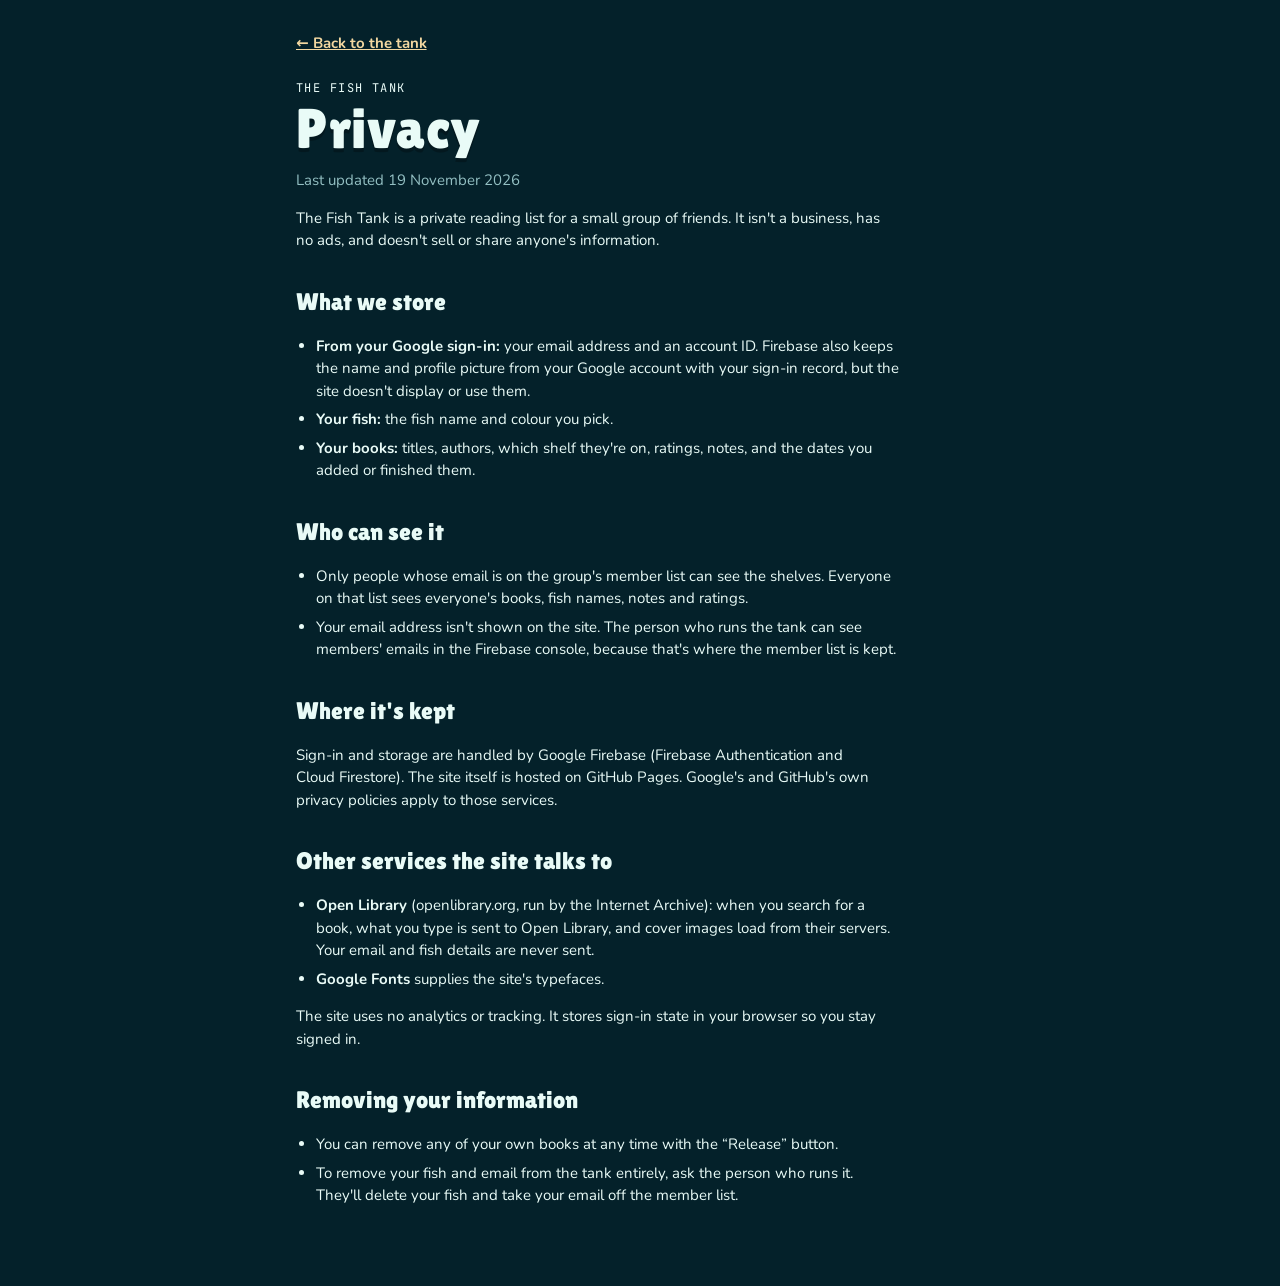
==== privacy.html @ 8e3233a7 "Add privacy policy page and link it from the footer Co-Authored-By: Claude Opus 5.5 <noreply@anthrop" ====
<!doctype html>
<html lang="en">
<head>
  <meta charset="utf-8">
  <meta name="viewport" content="width=device-width, initial-scale=1, viewport-fit=cover">
  <title>Privacy · The Fish Tank</title>
  <meta name="description" content="What The Fish Tank stores about you, who can see it, and how to remove it.">
  <meta name="theme-color" content="#0a4552">
  <link rel="icon" href="data:image/svg+xml,%3Csvg xmlns='http://www.w3.org/2000/svg' viewBox='0 0 64 40'%3E%3Cpath d='M3 7 L19 20 L3 33 Q7 20 3 7Z' fill='%23ff8a5c'/%3E%3Cellipse cx='36' cy='20' rx='23' ry='14' fill='%23ff8a5c'/%3E%3Ccircle cx='49' cy='16' r='4' fill='%23fff'/%3E%3Ccircle cx='50' cy='16' r='2' fill='%2304212a'/%3E%3C/svg%3E">
  <link rel="preconnect" href="https://fonts.googleapis.com">
  <link rel="preconnect" href="https://fonts.gstatic.com" crossorigin>
  <link rel="stylesheet" href="https://fonts.googleapis.com/css2?family=Lilita+One&family=Nunito:wght@400;600;700;800&family=JetBrains+Mono:wght@500&display=swap">
  <link rel="stylesheet" href="styles.css">
  <style>
    .doc { max-width: 720px; margin: 0 auto; padding-block: 32px 64px; }
    .doc h1 { font-size: clamp(36px, 7vw, 56px); }
    .doc h2 { font-family: var(--display); font-weight: 400; font-size: 24px; margin: 32px 0 8px; }
    .doc p, .doc li { color: var(--foam); max-width: 65ch; }
    .doc ul { padding-left: 20px; display: flex; flex-direction: column; gap: 6px; }
    .doc .muted { color: var(--muted); }
    .doc .back { display: inline-block; margin-bottom: 24px; font-weight: 700; }
  </style>
</head>
<body>
<main class="doc gutter">
  <a class="back" href="./">← Back to the tank</a>
  <p class="eyebrow">The Fish Tank</p>
  <h1>Privacy</h1>
  <p class="muted">Last updated 19 November 2026</p>

  <p>The Fish Tank is a private reading list for a small group of friends. It isn't a business, has no ads, and doesn't sell or share anyone's information.</p>

  <h2>What we store</h2>
  <ul>
    <li><strong>From your Google sign-in:</strong> your email address and an account ID. Firebase also keeps the name and profile picture from your Google account with your sign-in record, but the site doesn't display or use them.</li>
    <li><strong>Your fish:</strong> the fish name and colour you pick.</li>
    <li><strong>Your books:</strong> titles, authors, which shelf they're on, ratings, notes, and the dates you added or finished them.</li>
  </ul>

  <h2>Who can see it</h2>
  <ul>
    <li>Only people whose email is on the group's member list can see the shelves. Everyone on that list sees everyone's books, fish names, notes and ratings.</li>
    <li>Your email address isn't shown on the site. The person who runs the tank can see members' emails in the Firebase console, because that's where the member list is kept.</li>
  </ul>

  <h2>Where it's kept</h2>
  <p>Sign-in and storage are handled by Google Firebase (Firebase Authentication and Cloud Firestore). The site itself is hosted on GitHub Pages. Google's and GitHub's own privacy policies apply to those services.</p>

  <h2>Other services the site talks to</h2>
  <ul>
    <li><strong>Open Library</strong> (openlibrary.org, run by the Internet Archive): when you search for a book, what you type is sent to Open Library, and cover images load from their servers. Your email and fish details are never sent.</li>
    <li><strong>Google Fonts</strong> supplies the site's typefaces.</li>
  </ul>
  <p>The site uses no analytics or tracking. It stores sign-in state in your browser so you stay signed in.</p>

  <h2>Removing your information</h2>
  <ul>
    <li>You can remove any of your own books at any time with the “Release” button.</li>
    <li>To remove your fish and email from the tank entirely, ask the person who runs it. They'll delete your fish and take your email off the member list.</li>
  </ul>
</main>
</body>
</html>
---- styles.css ----
/* The Fish Tank — a glass aquarium header with fish swimming through it, then a
   two-column floor: shelves of book cards on the left, the school roster on the right. */
:root {
  --abyss: #04212a;      /* page floor */
  --water: #0a3a45;      /* panels */
  --shallows: #11505c;   /* raised controls */
  --line: rgba(170, 240, 235, 0.16);
  --foam: #e9fbf7;       /* main text */
  --muted: #93bfc2;      /* secondary text */
  --coral: #ff8a5c;      /* accent */
  --coral-ink: #2a0e04;
  --sand: #f2d7a0;       /* highlight / ratings */
  --sky: #5cc8ff;
  --danger: #ff6b6b;
  --display: "Lilita One", "Arial Rounded MT Bold", "Trebuchet MS", sans-serif;
  --body: "Nunito", "Segoe UI", system-ui, sans-serif;
  --mono: "JetBrains Mono", ui-monospace, Consolas, monospace;
  color-scheme: dark;
}
* { box-sizing: border-box; }
html { -webkit-text-size-adjust: 100%; }
body {
  margin: 0;
  background: var(--abyss);
  color: var(--foam);
  font-family: var(--body);
  font-size: 15px;
  line-height: 1.5;
  padding-bottom: env(safe-area-inset-bottom, 0px);
}
img { max-width: 100%; }
[hidden] { display: none !important; }
a { color: var(--sand); }
button, input, select, textarea { font: inherit; color: inherit; }
:focus-visible { outline: 2px solid var(--sand); outline-offset: 2px; }
.gutter, .tank-inner, .floor {
  padding-left: max(16px, env(safe-area-inset-left, 0px));
  padding-right: max(16px, env(safe-area-inset-right, 0px));
}

/* ---------- Tank header ---------- */
.tank {
  position: relative;
  overflow: hidden;
  background:
    radial-gradient(120% 80% at 50% -20%, rgba(120, 230, 220, 0.35), transparent 60%),
    linear-gradient(180deg, #0f6170 0%, #0a4552 55%, var(--abyss) 100%);
  border-bottom: 1px solid var(--line);
}
.tank-inner {
  position: relative;
  z-index: 2;
  max-width: 1180px;
  margin: 0 auto;
  padding-block: calc(14px + env(safe-area-inset-top, 0px)) 34px;
  display: flex;
  flex-direction: column;
  gap: 22px;
}
.topbar { display: flex; justify-content: flex-end; align-items: center; gap: 10px; min-height: 36px; flex-wrap: wrap; }
.topbar .who { display: inline-flex; align-items: center; gap: 8px; font-weight: 700; font-size: 14px; }
.topbar .who svg { width: 30px; }
.hero { display: flex; flex-wrap: wrap; align-items: flex-end; justify-content: space-between; gap: 20px; }
.eyebrow {
  font-family: var(--mono);
  font-size: 12px;
  letter-spacing: 0.12em;
  text-transform: uppercase;
  color: var(--sand);
  margin: 0 0 6px;
}
h1 {
  font-family: var(--display);
  font-weight: 400;
  font-size: clamp(44px, 9vw, 88px);
  line-height: 0.92;
  margin: 0;
  letter-spacing: 0.01em;
  text-shadow: 0 4px 0 rgba(0, 0, 0, 0.25);
}
h1 span { color: var(--coral); }
.tagline { margin: 10px 0 0; color: var(--muted); max-width: 44ch; font-size: 16px; }
.log { display: flex; gap: 10px; flex-wrap: wrap; }
.log div {
  background: rgba(4, 33, 42, 0.55);
  border: 1px solid var(--line);
  border-radius: 14px;
  padding: 10px 14px;
  min-width: 96px;
}
.log b {
  display: block;
  font-family: var(--display);
  font-weight: 400;
  font-size: 30px;
  line-height: 1;
  font-variant-numeric: tabular-nums;
}
.log small { color: var(--muted); font-size: 12px; letter-spacing: 0.04em; }

.swimmers { position: absolute; inset: 0; z-index: 1; pointer-events: none; }
.swimmer { position: absolute; left: 0; width: 70px; opacity: 0.85; animation: swim linear infinite; }
.swimmer.back { opacity: 0.35; width: 44px; }
.swimmer svg { display: block; width: 100%; height: auto; animation: bob 2.6s ease-in-out infinite; }
@keyframes swim { from { transform: translateX(-120px); } to { transform: translateX(calc(100vw + 40px)); } }
@keyframes bob { 50% { transform: translateY(-6px) rotate(-3deg); } }
.bubble {
  position: absolute;
  bottom: -20px;
  border-radius: 50%;
  border: 1.5px solid rgba(220, 255, 250, 0.45);
  animation: rise linear infinite;
}
@keyframes rise { to { transform: translateY(-340px); opacity: 0; } }
@media (prefers-reduced-motion: reduce) {
  .swimmer, .swimmer svg, .bubble { animation: none; }
  .swimmer { display: none; }
}

/* ---------- Floor ---------- */
.floor {
  max-width: 1180px;
  margin: 0 auto;
  padding-block: 24px 64px;
  display: grid;
  grid-template-columns: minmax(0, 1fr) 300px;
  gap: 28px;
  align-items: start;
}
@media (max-width: 860px) { .floor { grid-template-columns: minmax(0, 1fr); } }
.content, aside { min-width: 0; display: flex; flex-direction: column; gap: 18px; }

.panel {
  background: var(--water);
  border: 1px solid var(--line);
  border-radius: 18px;
  padding: 18px;
}
.panel h2 {
  font-family: var(--display);
  font-weight: 400;
  font-size: 22px;
  margin: 0 0 4px;
  letter-spacing: 0.01em;
}
.panel .sub { margin: 0 0 14px; color: var(--muted); font-size: 14px; }

.notice {
  border: 1px dashed var(--line);
  border-radius: 14px;
  padding: 12px 14px;
  color: var(--muted);
  font-size: 14px;
  display: flex;
  flex-wrap: wrap;
  gap: 8px 12px;
  align-items: center;
}
.notice p { margin: 0; flex: 1 1 260px; }
.notice strong { color: var(--foam); }
.notice.demo { border-color: var(--sand); }

/* identity */
.me { display: flex; align-items: center; gap: 14px; flex-wrap: wrap; }
.me .who { display: flex; align-items: center; gap: 10px; min-width: 0; flex: 1 1 200px; }
.me .who svg { width: 46px; flex: none; }
.me .who b { font-family: var(--display); font-weight: 400; font-size: 20px; }
.me .who small { display: block; color: var(--muted); font-size: 13px; }

form.grid { display: grid; gap: 12px; grid-template-columns: repeat(2, minmax(0, 1fr)); }
form.grid .wide { grid-column: 1 / -1; }
@media (max-width: 560px) { form.grid { grid-template-columns: minmax(0, 1fr); } }
.field { display: flex; flex-direction: column; gap: 5px; font-size: 13px; font-weight: 700; color: var(--muted); min-width: 0; }
input[type="text"], input[type="search"], select, textarea {
  background: var(--abyss);
  border: 1px solid var(--line);
  border-radius: 10px;
  padding: 9px 11px;
  width: 100%;
  min-width: 0;
  font-weight: 400;
  color: var(--foam);
}
textarea { resize: vertical; min-height: 64px; }
input::placeholder, textarea::placeholder { color: rgba(147, 191, 194, 0.6); }

/* catalogue lookup */
.lookup { position: relative; }
.results {
  position: absolute;
  top: 100%;
  left: 0;
  right: 0;
  z-index: 20;
  margin: 6px 0 0;
  padding: 6px;
  list-style: none;
  background: var(--abyss);
  border: 1px solid var(--line);
  border-radius: 12px;
  box-shadow: 0 14px 40px rgba(0, 0, 0, 0.45);
  max-height: 360px;
  overflow-y: auto;
}
.results li {
  display: grid;
  grid-template-columns: 36px minmax(0, 1fr);
  gap: 10px;
  align-items: center;
  padding: 6px 8px;
  border-radius: 8px;
  cursor: pointer;
  color: var(--foam);
  font-weight: 400;
}
.results li[aria-selected="true"], .results li:hover { background: var(--shallows); }
.results li.msg { display: block; color: var(--muted); cursor: default; font-size: 13px; }
.results li.msg:hover { background: none; }
.results .t { font-weight: 800; font-size: 14px; line-height: 1.25; overflow-wrap: anywhere; }
.results .a { color: var(--muted); font-size: 12.5px; overflow-wrap: anywhere; }
.mini-cover {
  width: 36px;
  aspect-ratio: 2 / 3;
  border-radius: 3px;
  object-fit: cover;
  background: var(--shallows);
  display: block;
}
.picked {
  display: flex;
  align-items: center;
  gap: 12px;
  background: var(--abyss);
  border: 1px solid var(--line);
  border-radius: 12px;
  padding: 10px;
}
.picked .mini-cover { width: 44px; }
.picked div { min-width: 0; flex: 1; font-size: 13px; color: var(--muted); }
.picked b { display: block; color: var(--foam); font-size: 14px; overflow-wrap: anywhere; }

.swatches { display: flex; gap: 8px; flex-wrap: wrap; }
.swatch {
  width: 34px; height: 34px;
  border-radius: 50%;
  border: 2px solid transparent;
  background: var(--abyss);
  display: grid; place-items: center;
  cursor: pointer;
  padding: 0;
}
.swatch svg { width: 24px; }
.swatch[aria-pressed="true"] { border-color: var(--foam); }

.btn {
  border: 0;
  border-radius: 999px;
  padding: 9px 18px;
  font-weight: 800;
  cursor: pointer;
  background: var(--shallows);
  color: var(--foam);
  text-decoration: none;
  display: inline-flex;
  align-items: center;
  gap: 8px;
  transition: transform 0.12s, background 0.12s;
}
.btn:hover { background: #17636f; }
.btn:active { transform: translateY(1px); }
.btn.primary { background: var(--coral); color: var(--coral-ink); }
.btn.primary:hover { background: #ff9d75; }
.btn.ghost { background: transparent; border: 1px solid var(--line); }
.btn.small { padding: 5px 12px; font-size: 13px; }
.btn.danger { background: var(--danger); color: #2b0606; }
.btn:disabled { opacity: 0.5; cursor: not-allowed; }
.row { display: flex; gap: 10px; flex-wrap: wrap; align-items: center; }

/* shelf tabs */
.shelves { display: grid; grid-template-columns: repeat(3, minmax(0, 1fr)); gap: 10px; }
.shelf-tab {
  text-align: left;
  border: 1px solid var(--line);
  background: var(--water);
  border-radius: 16px;
  padding: 12px 14px;
  cursor: pointer;
  display: flex;
  flex-direction: column;
  gap: 2px;
  min-width: 0;
}
.shelf-tab b { font-family: var(--display); font-weight: 400; font-size: 19px; line-height: 1.1; }
.shelf-tab small { color: var(--muted); font-size: 12.5px; }
.shelf-tab .count { font-family: var(--mono); font-size: 13px; color: var(--sand); }
.shelf-tab[aria-selected="true"] { background: var(--coral); color: var(--coral-ink); border-color: var(--coral); }
.shelf-tab[aria-selected="true"] small, .shelf-tab[aria-selected="true"] .count { color: var(--coral-ink); }
@media (max-width: 520px) {
  .shelf-tab b { font-size: 16px; }
  .shelf-tab small { display: none; }
}

.toolbar { display: flex; gap: 10px; flex-wrap: wrap; align-items: center; }
.toolbar input[type="search"] { flex: 1 1 200px; width: auto; }
.chips { display: flex; gap: 6px; flex-wrap: wrap; }
.chip {
  display: inline-flex; align-items: center; gap: 6px;
  border: 1px solid var(--line);
  background: transparent;
  border-radius: 999px;
  padding: 4px 11px 4px 7px;
  font-size: 13px;
  font-weight: 700;
  cursor: pointer;
}
.chip svg { width: 22px; }
.chip[aria-pressed="true"] { background: var(--foam); color: var(--abyss); border-color: var(--foam); }

/* books */
.books { display: grid; grid-template-columns: repeat(auto-fill, minmax(280px, 1fr)); gap: 14px; }
@media (max-width: 400px) { .books { grid-template-columns: minmax(0, 1fr); } }
.book {
  background: var(--water);
  border: 1px solid var(--line);
  border-radius: 16px;
  padding: 14px;
  display: grid;
  grid-template-columns: 76px minmax(0, 1fr);
  gap: 14px;
  align-content: start;
}
.cover {
  width: 76px;
  aspect-ratio: 2 / 3;
  max-width: 100%;
  border-radius: 4px 8px 8px 4px;
  background: var(--cover, var(--shallows));
  box-shadow: inset 6px 0 0 rgba(0, 0, 0, 0.22), 0 3px 0 rgba(0, 0, 0, 0.25);
  display: grid;
  place-items: center;
  font-family: var(--display);
  font-size: 24px;
  color: rgba(255, 255, 255, 0.9);
  text-shadow: 0 2px 0 rgba(0, 0, 0, 0.25);
  overflow: hidden;
  position: relative;
}
.cover img { position: absolute; inset: 0; width: 100%; height: 100%; object-fit: cover; }
.book .info { min-width: 0; display: flex; flex-direction: column; gap: 6px; }
.book h3 { margin: 0; font-size: 16px; font-weight: 800; line-height: 1.25; overflow-wrap: anywhere; text-wrap: balance; }
.book h3 a { color: inherit; text-decoration: none; }
.book h3 a:hover { text-decoration: underline; text-decoration-color: var(--sand); }
.book .author { margin: 0; color: var(--muted); font-size: 14px; overflow-wrap: anywhere; }
.book .note { margin: 0; font-size: 13.5px; opacity: 0.85; font-style: italic; overflow-wrap: anywhere; }
.owner { display: inline-flex; align-items: center; gap: 6px; font-size: 13px; font-weight: 700; color: var(--muted); }
.owner svg { width: 24px; }
.fins { display: inline-flex; gap: 2px; align-items: center; }
.fins button, .fins span { background: none; border: 0; padding: 0 1px; line-height: 0; }
.fins button { cursor: pointer; }
.fins svg { width: 20px; }
.fins .label { font-family: var(--mono); font-size: 11px; color: var(--muted); margin-left: 6px; line-height: 1; }
.book .controls { display: flex; gap: 8px; flex-wrap: wrap; align-items: center; margin-top: 4px; }
.book .controls select { width: auto; padding: 5px 8px; font-size: 13px; border-radius: 999px; }
.book .when { font-family: var(--mono); font-size: 11px; color: var(--muted); }

.empty {
  grid-column: 1 / -1;
  border: 1px dashed var(--line);
  border-radius: 16px;
  padding: 34px 18px;
  text-align: center;
  color: var(--muted);
}
.empty svg { width: 80px; opacity: 0.6; margin-bottom: 8px; }
.empty b { display: block; color: var(--foam); font-size: 16px; margin-bottom: 4px; }

/* school roster */
.school { list-style: none; margin: 0; padding: 0; display: flex; flex-direction: column; gap: 12px; }
.school li { display: grid; grid-template-columns: 40px minmax(0, 1fr); gap: 10px; align-items: center; }
.school li.msg { display: block; }
.school li svg { width: 40px; }
.school .name { font-weight: 800; overflow-wrap: anywhere; }
.school .name .you { font-family: var(--mono); font-size: 10.5px; color: var(--sand); margin-left: 6px; letter-spacing: 0.08em; text-transform: uppercase; }
.school .counts { font-family: var(--mono); font-size: 12px; color: var(--muted); font-variant-numeric: tabular-nums; }
.school .bar { display: flex; height: 6px; border-radius: 3px; overflow: hidden; background: var(--abyss); margin-top: 4px; }
.school .bar i { display: block; height: 100%; }
.legend { display: flex; gap: 12px; flex-wrap: wrap; font-size: 12px; color: var(--muted); margin-top: 14px; }
.legend span { display: inline-flex; align-items: center; gap: 5px; }
.legend i { width: 10px; height: 10px; border-radius: 2px; display: inline-block; }
.k-reading { background: var(--coral); }
.k-read { background: var(--sand); }
.k-want { background: var(--sky); }

.status, .credit { font-size: 13px; color: var(--muted); margin: 0; }
.toast {
  position: fixed;
  left: 50%;
  bottom: calc(18px + env(safe-area-inset-bottom, 0px));
  transform: translateX(-50%);
  z-index: 50;
  background: var(--foam);
  color: var(--abyss);
  padding: 9px 16px;
  border-radius: 999px;
  font-weight: 800;
  font-size: 14px;
  box-shadow: 0 8px 24px rgba(0, 0, 0, 0.35);
  max-width: calc(100vw - 32px);
}
.sr { position: absolute; width: 1px; height: 1px; overflow: hidden; clip: rect(0 0 0 0); white-space: nowrap; }
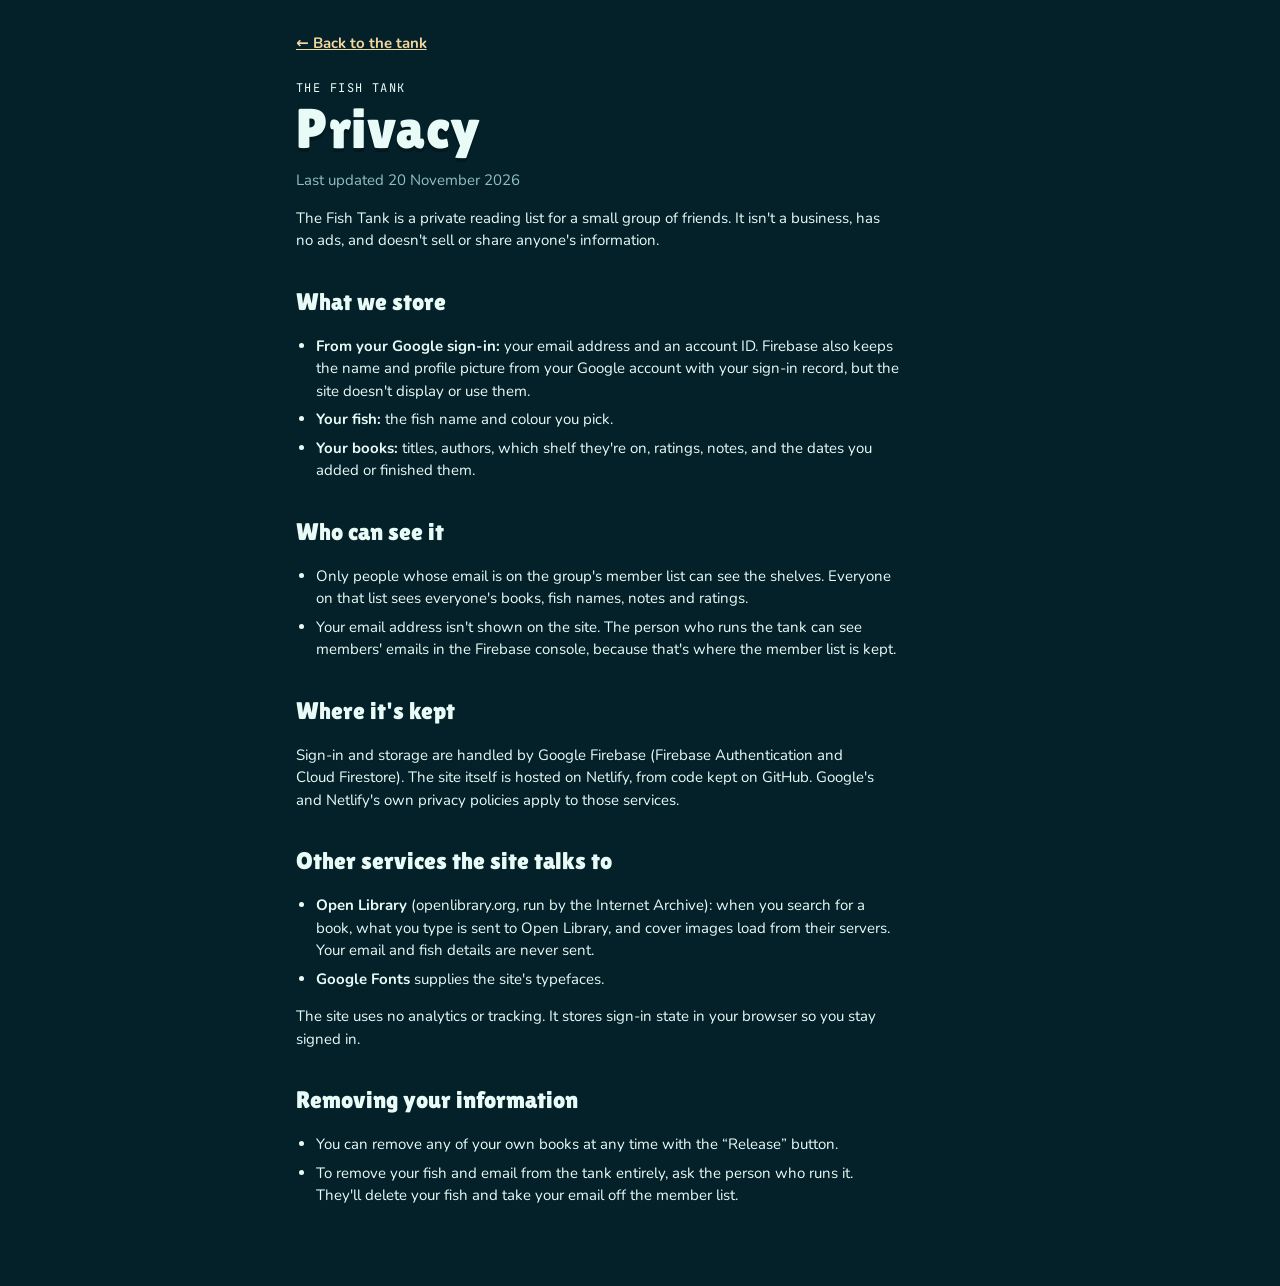
==== commit 8a7db3a4: "Move hosting to Netlify: add Search Console file, update README and privacy page Co-Authored-By: Cla" ====
--- a/privacy.html
+++ b/privacy.html
@@ -26,7 +26,7 @@
   <a class="back" href="./">← Back to the tank</a>
   <p class="eyebrow">The Fish Tank</p>
   <h1>Privacy</h1>
-  <p class="muted">Last updated 19 November 2026</p>
+  <p class="muted">Last updated 20 November 2026</p>
 
   <p>The Fish Tank is a private reading list for a small group of friends. It isn't a business, has no ads, and doesn't sell or share anyone's information.</p>
 
@@ -44,7 +44,7 @@
   </ul>
 
   <h2>Where it's kept</h2>
-  <p>Sign-in and storage are handled by Google Firebase (Firebase Authentication and Cloud Firestore). The site itself is hosted on GitHub Pages. Google's and GitHub's own privacy policies apply to those services.</p>
+  <p>Sign-in and storage are handled by Google Firebase (Firebase Authentication and Cloud Firestore). The site itself is hosted on Netlify, from code kept on GitHub. Google's and Netlify's own privacy policies apply to those services.</p>
 
   <h2>Other services the site talks to</h2>
   <ul>
